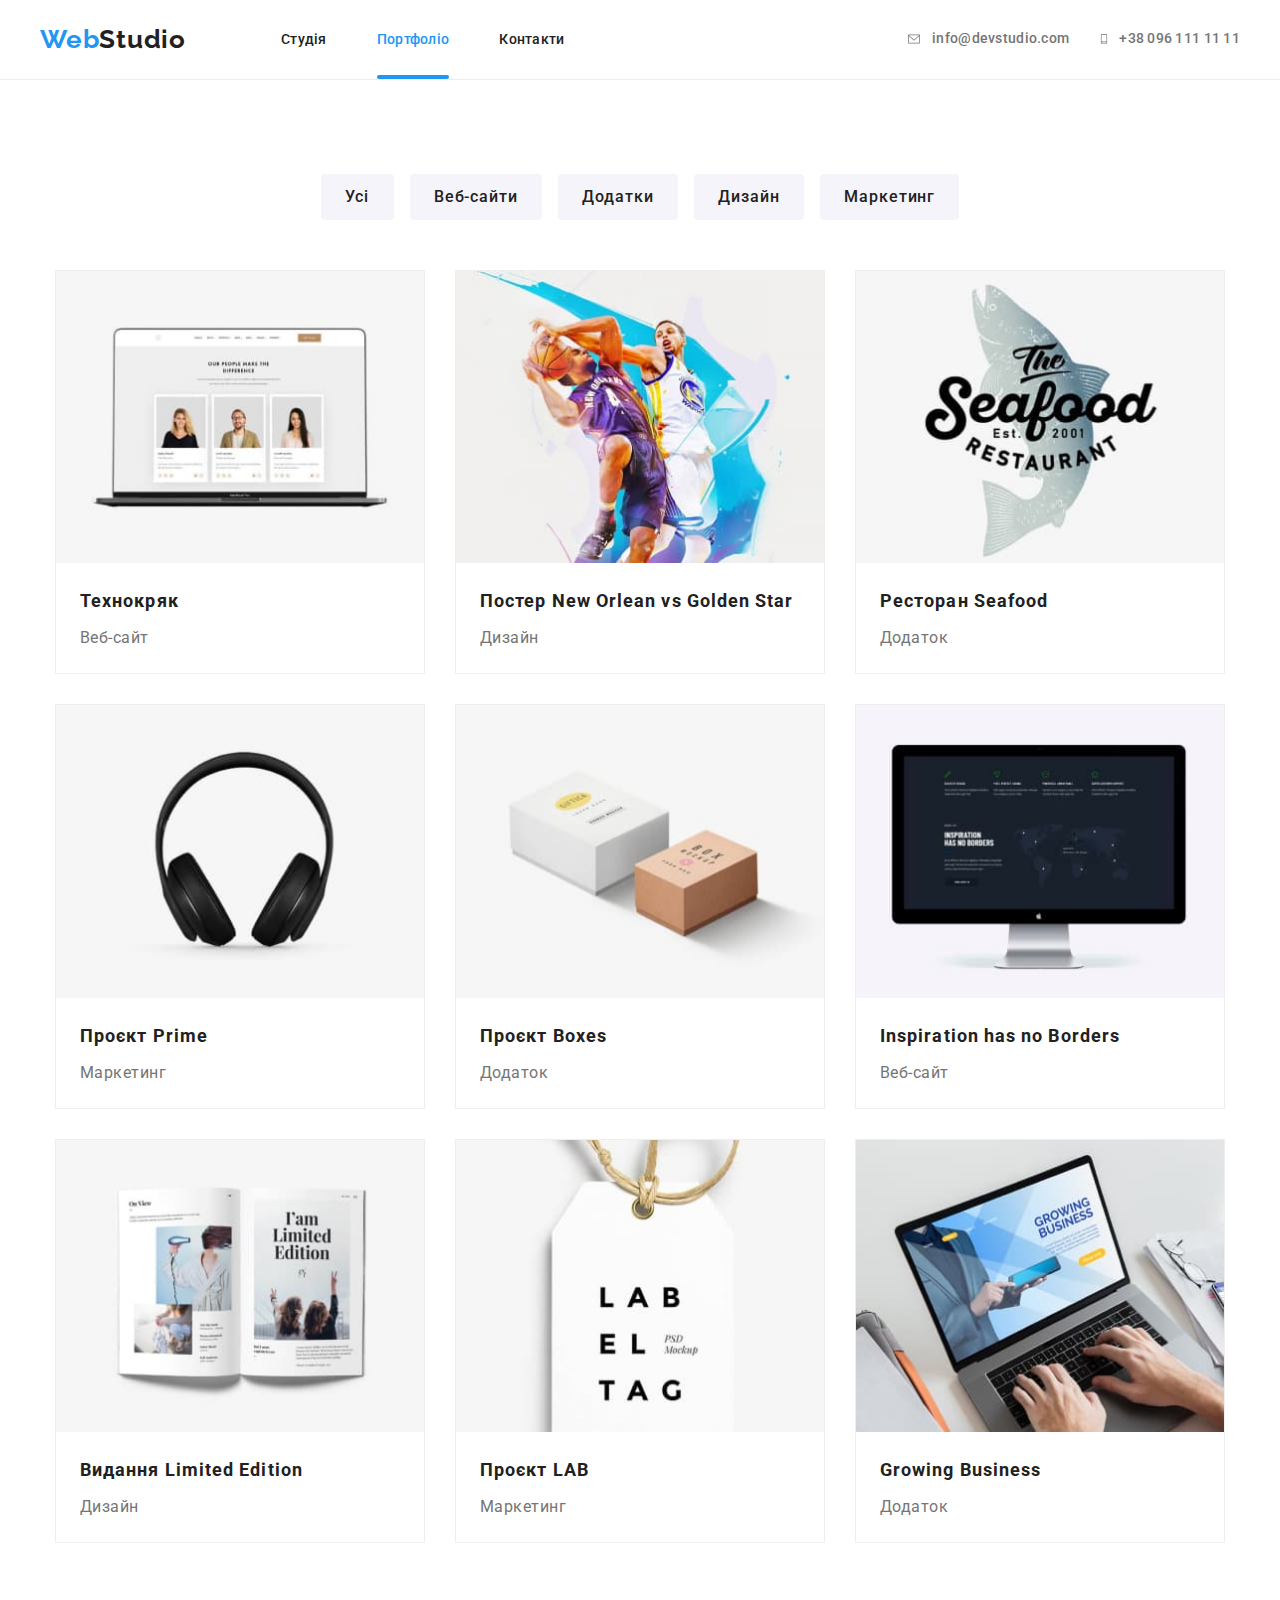
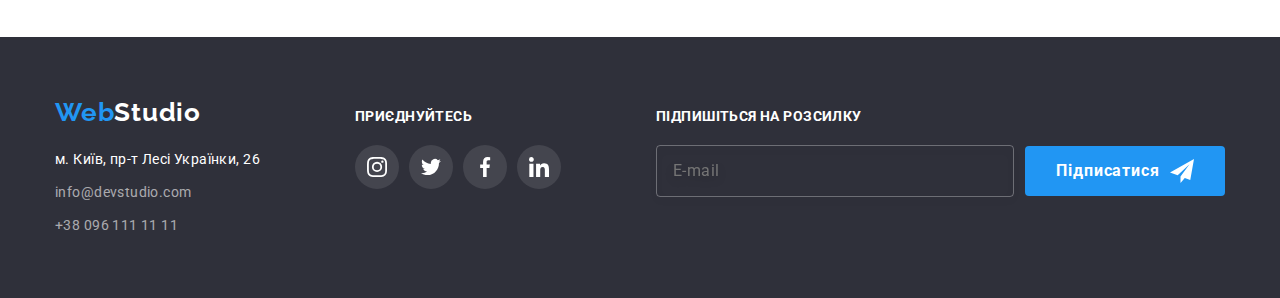
==== portfolio.html @ b0f72bea "Initial commit" ====
<!DOCTYPE html>
<html lang="uk">
  <head>
    <meta charset="UTF-8" />
    <meta http-equiv="X-UA-Compatible" content="IE=edge" />
    <meta name="viewport" content="width=device-width, initial-scale=1.0" />
    <title>Document</title>
    <link
      href="https://fonts.googleapis.com/css2?family=Raleway:wght@700&family=Roboto:wght@400;500;700;900&display=swap"
      rel="stylesheet" />
    <link
      rel="stylesheet"
      href="https://cdnjs.cloudflare.com/ajax/libs/modern-normalize/1.1.0/modern-normalize.min.css" />
    <link rel="stylesheet" href="./css/styles.css" />
  </head>

  <body>
    <!-- Шапка сайту -->
    <header class="header">
      <div class="header-container">
        <nav class="page-header">
          <a class="header-logo link" href="./index.html"
            >Web<span class="accent">Studio</span></a
          >
          <ul class="page-header-list">
            <li class="menu-item">
              <a class="nav-link link" href="./index.html">Студія</a>
            </li>
            <li class="menu-item">
              <a class="nav-link current link" href="./portfolio.html"
                >Портфоліо</a
              >
            </li>
            <li class="menu-item">
              <a class="nav-link link" href="">Контакти</a>
            </li>
          </ul>
        </nav>

        <ul class="page-header contacts">
          <li class="menu-contacts">
            <a class="auth-nav link" href="mailto:info@devstudio.com"
              ><svg class="icon-contacts" width="16" height="12">
                <use href="./images/symbol-defs.svg#icon-envelope"></use>
              </svg>
              info@devstudio.com</a
            >
          </li>
          <li class="menu-contacts">
            <a class="auth-nav link" href="tell:+380961111111"
              ><svg class="icon-contacts" width="10" height="16">
                <use href="./images/symbol-defs.svg#icon-smartphone"></use>
              </svg>
              +38 096 111 11 11</a
            >
          </li>
        </ul>
      </div>
    </header>

    <main class="hero secondary">
      <!-- Портфоліо кнопки -->
      <section class="section">
        <div class="container">
          <h1 class="visually-hidden">Портфоліо</h1>
          <!-- Кнопки -->
          <ul class="buttons">
            <li><button class="button" type="button">Усі</button></li>
            <li><button class="button" type="button">Веб-сайти</button></li>
            <li><button class="button" type="button">Додатки</button></li>
            <li><button class="button" type="button">Дизайн</button></li>
            <li><button class="button" type="button">Маркетинг</button></li>
          </ul>
          <!-- Портфоліо картки -->
          <ul class="card-set">
            <li class="item">
              <a class="item-list" href="">
                <div class="card-thumb">
                  <img
                    src="./images/ptf1img.jpg"
                    alt="Ноутбук з відкритим сайтом"
                    width="370" />
                  <div class="thumb-description">
                    <p>
                      Ресурс пропонує комплексні пропозиції з різним рівнем
                      функціоналу та сервісів. Все це дозволить відвідувачу
                      отримати вичерпні відомості про компанію чи приватну
                      особу.
                    </p>
                  </div>
                </div>

                <div class="card-content">
                  <h2 class="progect-name">Технокряк</h2>
                  <p class="description">Веб-сайт</p>
                </div></a
              >
            </li>

            <li class="item">
              <a class="item-list" href="">
                <div class="card-thumb">
                  <img
                    src="./images/ptf2img.jpg"
                    alt="Два баскетболісти"
                    width="370" />
                  <div class="thumb-description">
                    <p>
                      Ресурс пропонує комплексні пропозиції з різним рівнем
                      функціоналу та сервісів. Все це дозволить відвідувачу
                      отримати вичерпні відомості про компанію чи приватну
                      особу.
                    </p>
                  </div>
                </div>
                <div class="card-content">
                  <h2 class="progect-name">Постер New Orlean vs Golden Star</h2>
                  <p class="description">Дизайн</p>
                </div></a
              >
            </li>

            <li class="item">
              <a class="item-list" href="">
                <div class="card-thumb">
                  <img
                    src="./images/ptf3img.jpg"
                    alt="Логотип Ресторану"
                    width="370" />
                  <div class="thumb-description">
                    <p>
                      Ресурс пропонує комплексні пропозиції з різним рівнем
                      функціоналу та сервісів. Все це дозволить відвідувачу
                      отримати вичерпні відомості про компанію чи приватну
                      особу.
                    </p>
                  </div>
                </div>
                <div class="card-content">
                  <h2 class="progect-name">Ресторан Seafood</h2>
                  <p class="description">Додаток</p>
                </div></a
              >
            </li>

            <li class="item">
              <a class="item-list" href="">
                <div class="card-thumb">
                  <img
                    src="./images/ptf4img.jpg"
                    alt="Накладні навушники"
                    width="370" />
                  <div class="thumb-description">
                    <p>
                      Ресурс пропонує комплексні пропозиції з різним рівнем
                      функціоналу та сервісів. Все це дозволить відвідувачу
                      отримати вичерпні відомості про компанію чи приватну
                      особу.
                    </p>
                  </div>
                </div>
                <div class="card-content">
                  <h2 class="progect-name">Проєкт Prime</h2>
                  <p class="description">Маркетинг</p>
                </div></a
              >
            </li>

            <li class="item">
              <a class="item-list" href="">
                <div class="card-thumb">
                  <img
                    src="./images/ptf5img.jpg"
                    alt="Дві коробки"
                    width="370" />
                  <div class="thumb-description">
                    <p>
                      Ресурс пропонує комплексні пропозиції з різним рівнем
                      функціоналу та сервісів. Все це дозволить відвідувачу
                      отримати вичерпні відомості про компанію чи приватну
                      особу.
                    </p>
                  </div>
                </div>
                <div class="card-content">
                  <h2 class="progect-name">Проєкт Boxes</h2>
                  <p class="description">Додаток</p>
                </div></a
              >
            </li>

            <li class="item">
              <a class="item-list" href="">
                <div class="card-thumb">
                  <img src="./images/ptf6img.jpg" alt="Монітор" width="370" />
                  <div class="thumb-description">
                    <p>
                      Ресурс пропонує комплексні пропозиції з різним рівнем
                      функціоналу та сервісів. Все це дозволить відвідувачу
                      отримати вичерпні відомості про компанію чи приватну
                      особу.
                    </p>
                  </div>
                </div>
                <div class="card-content">
                  <h2 class="progect-name">Inspiration has no Borders</h2>
                  <p class="description">Веб-сайт</p>
                </div></a
              >
            </li>

            <li class="item">
              <a class="item-list" href="">
                <div class="card-thumb">
                  <img src="./images/ptf7img.jpg" alt="Книга" width="370" />
                  <div class="thumb-description">
                    <p>
                      Ресурс пропонує комплексні пропозиції з різним рівнем
                      функціоналу та сервісів. Все це дозволить відвідувачу
                      отримати вичерпні відомості про компанію чи приватну
                      особу.
                    </p>
                  </div>
                </div>
                <div class="card-content">
                  <h2 class="progect-name">Видання Limited Edition</h2>
                  <p class="description">Дизайн</p>
                </div></a
              >
            </li>

            <li class="item">
              <a class="item-list" href="">
                <div class="card-thumb">
                  <img src="./images/ptf8img.jpg" alt="Бірка" width="370" />
                  <div class="thumb-description">
                    <p>
                      Ресурс пропонує комплексні пропозиції з різним рівнем
                      функціоналу та сервісів. Все це дозволить відвідувачу
                      отримати вичерпні відомості про компанію чи приватну
                      особу.
                    </p>
                  </div>
                </div>
                <div class="card-content">
                  <h2 class="progect-name">Проєкт LAB</h2>
                  <p class="description">Маркетинг</p>
                </div></a
              >
            </li>

            <li class="item">
              <a class="item-list" href="">
                <div class="card-thumb">
                  <img
                    src="./images/ptf9img.jpg"
                    alt="Чоловік пише на наутбуці"
                    width="370" />
                  <div class="thumb-description">
                    <p>
                      Ресурс пропонує комплексні пропозиції з різним рівнем
                      функціоналу та сервісів. Все це дозволить відвідувачу
                      отримати вичерпні відомості про компанію чи приватну
                      особу.
                    </p>
                  </div>
                </div>
                <div class="card-content">
                  <h2 class="progect-name">Growing Business</h2>
                  <p class="description">Додаток</p>
                </div></a
              >
            </li>
          </ul>
        </div>
      </section>
    </main>

    <footer class="footer">
      <div class="container foot-er">
        <div class="info">
          <a class="footer-logo link" href="./index.html"
            >Web<span class="footer-accent">Studio</span></a
          >

          <address>
            <ul>
              <li class="footer-list">
                <a
                  class="link-map link"
                  href="https://goo.gl/maps/CPtrU1FHBa2aNyZL9"
                  target="_blank"
                  rel="noopener noreferrer nofollow"
                  >м. Київ, пр-т Лесі Українки, 26</a
                >
              </li>
              <li class="footer-list">
                <a class="footer-link link" href="mailto:info@devstudio.com"
                  >info@devstudio.com</a
                >
              </li>
              <li class="footer-list">
                <a class="footer-link link" href="tel:+380961111111"
                  >+38 096 111 11 11</a
                >
              </li>
            </ul>
          </address>
        </div>
        <div class="footer-info">
          <h2 class="footer-title">Приєднуйтесь</h2>
          <ul class="social-footer">
            <li class="icon-list">
              <a href="" class="footer-icon">
                <svg class="icon-footer" width="20" height="20">
                  <use href="./images/symbol-defs.svg#icon-instagram"></use>
                </svg>
              </a>
            </li>
            <li>
              <a href="" class="footer-icon">
                <svg class="icon-footer" width="20" height="20">
                  <use href="./images/symbol-defs.svg#icon-twitter"></use>
                </svg>
              </a>
            </li>
            <li>
              <a href="" class="footer-icon"
                ><svg class="icon-footer" width="20" height="20">
                  <use href="./images/symbol-defs.svg#icon-facebook"></use>
                </svg>
              </a>
            </li>
            <li>
              <a href="" class="footer-icon"
                ><svg class="icon-footer" width="20" height="20">
                  <use href="./images/symbol-defs.svg#icon-linkedin"></use>
                </svg>
              </a>
            </li>
          </ul>
        </div>
        <div class="form">
          <p>Підпишіться на розсилку</p>
          <form name="email">
            <label
              ><input type="email" name="email" placeholder="E-mail"
            /></label>
            <button type="submit">
              Підписатися
              <svg class="icon-form" height="24" width="24">
                <use href="./images/symbol-defs.svg#icon-plane"></use>
              </svg>
            </button>
          </form>
        </div>
      </div>
    </footer>
  </body>
</html>
---- css/styles.css ----
/* ----------------------index.html---------------------- */

:root {
  --primary-text-color: #757575;
  --title-text-color: #212121;
  --accent-color: #2196f3;
  --primary-bgc-color: #fff;
  --primary-svg-color: #afb1b8;
  --card-set-gap: 30px;
}

body {
  color: var(--title-text-color);
  font-family: "Roboto", sans-serif;
  font-size: 14px;
  background-color: var(--primary-bgc-color);
}

.accent {
  color: var(--title-text-color);
}

.link {
  text-decoration: none;
}

.container {
  width: 1200px;
  padding: 0 15px;
  margin-left: auto;
  margin-right: auto;

  /* outline: 2px solid teal; */
}

h1,
h2,
h3,
h4,
h5,
h6,
p {
  margin: 0;
}

ul,
ol {
  margin: 0;
  padding-left: 0;
}
img {
  display: block;
  max-width: 100%;
  height: auto;
}

/* ----------------------Шапка сайта---------------------- */

.header {
  border-bottom: 1px solid #ececec;
}
.header-container {
  display: flex;
  padding: 24px 0;
  width: 1200px;
  margin-left: auto;
  margin-right: auto;
}
.icon-contacts {
  fill: currentColor;
  margin-right: 10px;
}

.menu-contacts {
  display: inline-flex;
}

.page-container {
  display: flex;
  align-items: center;
}

.page-header.contacts {
  display: flex;
  margin-left: auto;
  gap: 30px;
}

.page-header {
  display: flex;
  align-items: center;

  /* outline: 2px solid tomato; */
}

.page-header-list {
  display: flex;
  gap: 50px;
}

.header-logo {
  color: var(--accent-color);
  font-family: "Raleway";
  font-style: normal;
  font-size: 26px;
  font-weight: 700;
  line-height: 1.19;
  letter-spacing: 0.03em;
  margin-right: 95px;
}

.nav-link {
  color: var(--title-text-color);
  font-weight: 500;
  line-height: 1.14;
  letter-spacing: 0.02em;
  transition: color 250ms cubic-bezier(0.4, 0, 0.2, 1);
}
.nav-link.current {
  position: relative;
  color: var(--accent-color);
}
.current::after {
  content: "";
  position: absolute;
  display: block;

  left: 0;
  width: 100%;
  height: 4px;

  bottom: -32.2px;

  background: var(--accent-color);
  border-radius: 2px;
}
.nav-link:hover,
.nav-link:focus {
  color: var(--accent-color);
}
.auth-nav {
  display: flex;
  align-items: center;
  transition: color 250ms cubic-bezier(0.4, 0, 0.2, 1);
}
.header .auth-nav {
  font-weight: 500;
  line-height: 1.14;
  letter-spacing: 0.02em;
  color: var(--primary-text-color);
}
.auth-nav:hover,
.icon-contacts:hover,
.auth-nav:focus,
.icon-contacts:focus {
  color: var(--accent-color);
}

.button {
  border-radius: 4px;
  border-color: transparent;
  color: var(--title-text-color);
  cursor: pointer;
  background: #f5f4fa;
  font-weight: 500;
  font-size: 16px;
  line-height: 1.88;
  padding: 6px 22px;
  margin: 0 8px;
  min-width: 73px;
  display: flex;
  align-items: center;
  text-align: center;
  letter-spacing: 0.06em;
  transition: color 250ms cubic-bezier(0.4, 0, 0.2, 1),
    background-color 250ms cubic-bezier(0.4, 0, 0.2, 1),
    box-shadow 250ms cubic-bezier(0.4, 0, 0.2, 1);
}
.button:hover,
.button:focus {
  background-color: var(--accent-color);
  color: #ffffff;
  box-shadow: 0px 4px 4px rgba(0, 0, 0, 0.15);
}

.button.order {
  display: inline-block;
  background-color: var(--accent-color);
  color: var(--primary-bgc-color);
  box-shadow: 0px 4px 4px rgba(0, 0, 0, 0.15);
  border-radius: 4px;
  margin-top: 30px;
  transition: color 250ms cubic-bezier(0.4, 0, 0.2, 1),
    background-color 250ms cubic-bezier(0.4, 0, 0.2, 1);
}
.button.order:hover {
  background: var(--primary-bgc-color);
  color: var(--title-text-color);
}
.buttons {
  display: flex;
  justify-content: center;
  margin-bottom: 50px;
}

/* ----------------------Герой---------------------- */

.visually-hidden {
  position: absolute;
  width: 1px;
  height: 1px;
  margin: -1px;
  border: 0;
  padding: 0;

  white-space: nowrap;
  clip-path: inset(100%);
  clip: rect(0 0 0 0);
  overflow: hidden;
}
.section.hero.overlay {
  height: 600px;
  max-width: 1600px;
  margin-left: auto;
  margin-right: auto;
  background-image: linear-gradient(
      to right,
      rgba(47, 48, 58, 0.4),
      rgba(47, 48, 58, 0.4)
    ),
    url(../images/backgroundimg.jpg);
  background-size: cover;
  background-position: center;
  background-repeat: no-repeat;
}

.hero.secondary {
  background: #f5f5f5;
}

.hero-title {
  width: 696px;
  font-weight: 900;
  line-height: 1.36;
  font-size: 44px;
  letter-spacing: 0.06em;
  text-transform: uppercase;
  margin: 0 auto;
  color: var(--primary-bgc-color);
}
ul {
  list-style: none;
}
.backdrop.is-hidden {
  opacity: 0;
  pointer-events: none;
  visibility: hidden;
}

.backdrop {
  position: fixed;
  top: 0;
  left: 0;
  width: 100%;
  height: 100%;
  background: rgba(0, 0, 0, 0.2);
  opacity: 1;
  visibility: visible;
  transition: opacity 250ms cubic-bezier(0.4, 0, 0.2, 1),
    visibility 250ms cubic-bezier(0.4, 0, 0.2, 1);
}
.backdrop.is-hidden .modal {
  transform: translate(-50%, -50%) scale(1.5);
  opacity: 0;
}

.modal {
  position: absolute;
  top: 50%;
  left: 50%;
  transform: translate(-50%, -50%) scale(1);
  opacity: 1;
  min-width: 528px;
  min-height: 581px;
  padding: 40px;
  background-color: var(--primary-bgc-color);
  box-shadow: 0px 1px 3px rgba(0, 0, 0, 0.12), 0px 1px 1px rgba(0, 0, 0, 0.14),
    0px 2px 1px rgba(0, 0, 0, 0.2);
  border-radius: 4px;
  transition: transform 250ms cubic-bezier(0.4, 0, 0.2, 1),
    opacity 250ms cubic-bezier(0.4, 0, 0.2, 1);
}
.modal-button {
  position: absolute;
  top: 8px;
  right: 8px;
  padding: 6px;
  color: #000;
  background-color: transparent;
  border: 1px solid rgba(0, 0, 0, 0.1);
  border-radius: 50%;
  cursor: pointer;
  display: flex;
  align-items: center;
  justify-content: center;
  transition: fill 250ms cubic-bezier(0.4, 0, 0.2, 1);
}
.modal-button:hover,
.modal-button:focus {
  fill: var(--accent-color);
}
textarea {
  resize: none;
  padding: 12px 16px;
}
.modal-form p {
  margin-bottom: 12px;
  font-weight: 700;
  font-size: 20px;
  line-height: 1.15;
  text-align: center;
  letter-spacing: 0.03em;
  color: var(--title-text-color);
}
.form-modal {
  position: relative;
  display: flex;
  flex-direction: column;
  margin-bottom: 10px;
  font-weight: 400;
  font-size: 12px;
  line-height: 1.16;
  letter-spacing: 0.01em;
  color: var(--primary-text-color);
}

.form-modal input {
  height: 40px;
  margin-top: 4px;

  padding: 11px 42px 12px;
  border: 1px solid rgba(33, 33, 33, 0.2);
  border-radius: 4px;
  outline: transparent;
  transition: border-color 250ms cubic-bezier(0.4, 0, 0.2, 1);
}
.form-modal:focus-within .form-icon {
  fill: var(--accent-color);
}

.form-modal:focus-within .form-input {
  border: 1px solid var(--accent-color);
  border-radius: 4px;
}

.btn-modal .modal-btn {
  padding: 10px 52px;
  font-weight: 700;
  font-size: 16px;
  line-height: 1.88;
  letter-spacing: 0.06em;
  text-align: center;
  border: transparent;
  cursor: pointer;

  color: var(--primary-bgc-color);
  background-color: var(--accent-color);

  border-radius: 4px;
  transition: box-shadow 250ms cubic-bezier(0.4, 0, 0.2, 1);
}
.modal-btn:hover,
.modal-btn:focus {
  box-shadow: 0px 4px 4px rgba(0, 0, 0, 0.15);
}
.btn-modal {
  display: flex;
  justify-content: center;
  align-items: center;
  margin-top: 30px;
}

.form-icon {
  position: absolute;
  top: 50%;
  left: 15px;
  transition: fill 250ms cubic-bezier(0.4, 0, 0.2, 1);
}
.comment {
  height: 120px;
  margin-top: 4px;
  outline: transparent;
  border: 1px solid rgba(33, 33, 33, 0.2);
  border-radius: 4px;
  transition: border-color 250ms cubic-bezier(0.4, 0, 0.2, 1);
}
.commentary {
  margin-bottom: 20px;
}
.form-modal:focus-within .comment {
  border: 1px solid var(--accent-color);
  border-radius: 4px;
}
.label {
  display: flex;
  justify-content: center;
  align-items: center;

  font-size: 14px;
  line-height: 1.71;
  letter-spacing: 0.03em;
  color: var(--primary-text-color);
}
.icon-modal {
  display: inline-block;
  width: 16px;
  height: 15px;
  margin-right: 8px;
  fill: var(--primary-bgc-color);
  border: 2px solid var(--title-text-color);
  border-radius: 2px;
}
.form-link {
  color: var(--accent-color);
}
.checkbox {
  position: absolute;
  width: 1px;
  height: 1px;
  margin: -1px;
  border: 0;
  padding: 0;
  white-space: nowrap;
  clip-path: inset(100%);
  clip: rect(0 0 0 0);
  overflow: hidden;
}

.checkbox:checked + .icon-modal {
  width: 16px;
  height: 15px;
  border: none;
  border-color: var(--accent-color);
  fill: var(--accent-color);
  background-origin: border-box;
}
/* ----------------------Cекції---------------------- */

.section {
  padding-top: 94px;
  padding-bottom: 94px;
}
.section.hero {
  background: #2f303a;
  text-align: center;
  padding: 200px 0;
}
.section-title {
  font-size: 36px;
  line-height: 1.16;
  letter-spacing: 0.03em;
  margin-bottom: 50px;
  text-align: center;
}
.icon-advanteges {
  height: 120px;
  width: 270px;
  margin-bottom: 30px;
  display: flex;
  align-items: center;
  justify-content: center;
  background-color: #f5f4fa;
  border-radius: 4px;
}

.about {
  padding-top: 0;
}

.title {
  margin-bottom: 10px;
  font-size: 14px;
  text-transform: uppercase;
}
.section .text {
  color: var(--primary-text-color);
  line-height: 1.71;
  letter-spacing: 0.03em;
}

.team .name {
  font-weight: 500;
  line-height: 1.18;
  font-size: 16px;
  text-align: center;
  letter-spacing: 0.03em;
  margin-bottom: 10px;
}
.team .position {
  line-height: 1.18;
  font-size: 16px;
  text-align: center;
  letter-spacing: 0.03em;
  color: var(--primary-text-color);
  margin-bottom: 16px;
}
.team {
  background: #f5f4fa;
}
.section .item-team {
  background: var(--primary-bgc-color);
  box-shadow: 0px 1px 3px rgba(0, 0, 0, 0.12), 0px 1px 1px rgba(0, 0, 0, 0.14),
    0px 2px 1px rgba(0, 0, 0, 0.2);
  border-radius: 0px 0px 4px 4px;
}

.ourteam {
  display: flex;
  flex-wrap: wrap;
  margin-left: calc(-1 * var(--card-set-gap));
  margin-top: calc(-1 * var(--card-set-gap));
}
.team-content {
  padding-top: 30px;
  padding-bottom: 30px;
}
.item-team {
  width: 270px;
  margin-left: var(--card-set-gap);
  margin-top: var(--card-set-gap);

  text-align: center;
}
.team {
  padding-bottom: 94px;
  background-color: #f5f4fa;
}
.social-link {
  display: flex;
  justify-content: center;
  gap: 10px;
}
.icon {
  fill: currentColor;
}

.link-icon {
  display: flex;
  align-items: center;
  justify-content: center;
  height: 44px;
  width: 44px;
  border-radius: 50%;
  color: var(--primary-svg-color);
  transition: color 250ms cubic-bezier(0.4, 0, 0.2, 1),
    background-color 250ms cubic-bezier(0.4, 0, 0.2, 1);
}
.link-icon:hover,
.link-icon:focus {
  background-color: var(--accent-color);
  color: var(--primary-bgc-color);
}

.advantages {
  display: flex;
  gap: 30px;
}
.whatwedo {
  display: flex;
  gap: 30px;
}
.about-thumb {
  position: relative;
}
.about-thumb::before {
  content: "";
  position: absolute;
  left: 0;
  bottom: 0;
  height: 70px;
  width: 100%;
  background-color: rgba(47, 48, 58, 0.8);
}
.about-description {
  position: absolute;
  bottom: 27px;
  left: 50%;
  transform: translate(-50%);

  font-weight: 700;
  font-size: 14px;
  line-height: 1.14;
  letter-spacing: 0.03em;
  text-transform: uppercase;

  color: var(--primary-bgc-color);
}

.clients-title {
  text-align: center;
  margin-bottom: 50px;

  font-weight: 700;
  font-size: 36px;
  line-height: 1.16;
  letter-spacing: 0.03em;

  color: var(--title-text-color);
}
.clients {
  display: flex;
  gap: 30px;
  justify-content: center;

  /* outline: 1px solid tomato; */
}
.icon-position {
  fill: currentColor;
}

.client-link {
  display: flex;
  align-items: center;
  justify-content: center;
  height: 92px;
  width: 170px;
  color: var(--primary-svg-color);
  border: 1px solid var(--primary-svg-color);
  border-radius: 4px;
  transition: color 250ms cubic-bezier(0.4, 0, 0.2, 1),
    border-color 250ms cubic-bezier(0.4, 0, 0.2, 1);
}

.client-link:hover,
.client-link:focus {
  border-color: var(--accent-color);
  color: var(--accent-color);
}

/* ----------------------Футер---------------------- */

.footer {
  background: #2f303a;
  padding: 60px 0;
}

.footer-info {
  text-align: center;
}
.footer-list:not(:last-child) {
  margin-bottom: 9px;
}
.footer-logo {
  color: var(--accent-color);
  font-family: "Raleway";
  font-style: normal;
  font-weight: 700;
  font-size: 26px;
  line-height: 1.19;
  letter-spacing: 0.03em;
  margin-bottom: 20px;
  display: block;
}
.footer-logo:hover,
.footer-logo:focus {
  color: var(--accent-color);
}
.footer-link {
  font-style: normal;
  line-height: 1.71;
  letter-spacing: 0.03em;
  color: rgba(255, 255, 255, 0.6);
  transition: color 250ms cubic-bezier(0.4, 0, 0.2, 1);
}

.footer-link:hover,
.footer-link:focus {
  color: var(--accent-color);
}
.footer .link-map {
  font-style: normal;
  line-height: 1.71;
  letter-spacing: 0.03em;
  color: var(--primary-bgc-color);
}

.footer-accent {
  color: var(--primary-bgc-color);
}
.foot-er {
  display: flex;
  justify-content: space-between;
  align-items: baseline;
}

.footer-title {
  color: var(--primary-bgc-color);
  margin-bottom: 20px;

  font-size: 14px;
  line-height: 1.14;
  letter-spacing: 0.03em;
  text-transform: uppercase;
}
.social-footer {
  display: flex;
  justify-content: center;
  gap: 10px;
  /* margin-bottom: 30px; */
}
.footer-info {
  text-align: left;
}
.footer-icon {
  display: flex;
  align-items: center;
  justify-content: center;
  height: 44px;
  width: 44px;
  border-radius: 50%;
  color: var(--primary-bgc-color);
  background-color: rgba(255, 255, 255, 0.1);
  transition: background-color 250ms cubic-bezier(0.4, 0, 0.2, 1);
}
.footer-icon:hover,
.footer-icon:focus {
  background-color: var(--accent-color);
}
.icon-footer {
  fill: var(--primary-bgc-color);
}

.form {
  /* border: 1px solid tomato; */
}
.form p {
  font-weight: 700;
  font-size: 14px;
  line-height: 1.14;
  letter-spacing: 0.03em;
  text-transform: uppercase;
  color: var(--primary-bgc-color);
  margin-bottom: 20px;
}
.form input {
  width: 358px;
  margin-right: 8px;
  padding: 15px 16px;

  font-weight: 400;
  font-size: 16px;
  line-height: 1.25;
  letter-spacing: 0.03em;
  background-color: transparent;
  color: var(--primary-bgc-color);

  border: 1px solid rgba(255, 255, 255, 0.3);
  filter: drop-shadow(0px 4px 4px rgba(0, 0, 0, 0.15));
  border-radius: 4px;
}
.form button {
  width: 200px;
  padding: 10px 28px;
  border: 0;
  border-radius: 4px;
  fill: var(--primary-bgc-color);

  font-weight: 700;
  font-size: 16px;
  line-height: 1.88;
  letter-spacing: 0.06em;
  display: inline-flex;
  justify-content: center;
  align-items: center;
  cursor: pointer;
  color: var(--primary-bgc-color);
  background-color: var(--accent-color);
  transition: box-shadow 250ms cubic-bezier(0.4, 0, 0.2, 1);
}
.form button:hover,
.form button:focus {
  box-shadow: 0px 4px 4px rgba(0, 0, 0, 0.15);
  border-radius: 4px;
}
.icon-form {
  margin-left: 10px;
}

/* -------------portfolio.html------------- */

.hero.secondary {
  background-color: #fff;
}
.progect-name {
  line-height: 2;

  font-size: 18px;
  letter-spacing: 0.06em;
  color: var(--title-text-color);

  margin-bottom: 4px;
}

.description {
  line-height: 1.88;

  letter-spacing: 0.03em;
  font-size: 16px;
  color: var(--primary-text-color);
}

.card-set .item {
  border: 1px solid #eeeeee;
  background: #ffffff;
  flex-basis: calc(100% / 3 - var(--card-set-gap));
  margin-left: var(--card-set-gap);
  margin-top: var(--card-set-gap);

  /* outline: 1px solid teal; */
}
.card-set {
  display: flex;
  flex-wrap: wrap;
  margin-left: calc(-1 * var(--card-set-gap));
  margin-top: calc(-1 * var(--card-set-gap));
}
.item-list {
  display: block;
  text-decoration: none;
  transition: box-shadow 250ms cubic-bezier(0.4, 0, 0.2, 1);
}

.card-content {
  padding: 20px 24px;
}
.item-list:hover,
.item-list:focus {
  box-shadow: 0px 1px 1px rgba(0, 0, 0, 0.12), 0px 4px 4px rgba(0, 0, 0, 0.06),
    1px 4px 6px rgba(0, 0, 0, 0.16);
}
.card-thumb {
  position: relative;
  overflow: hidden;
}

.thumb-description {
  position: absolute;
  top: 0;
  left: 0;
  display: block;
  justify-content: center;
  align-items: center;
  width: 100%;
  height: 100%;
  color: var(--primary-bgc-color);
  background-color: rgba(33, 150, 243, 0.9);

  transform: translateY(101%);
  transition: transform 250ms cubic-bezier(0.4, 0, 0.2, 1);

  text-align: left;
  padding: 63px 24px;
  font-weight: 400;
  font-size: 18px;
  line-height: 1.56;
  letter-spacing: 0.03em;
}

.item-list:hover .thumb-description,
.item-list:focus .thumb-description {
  transform: translateY(0%);
}
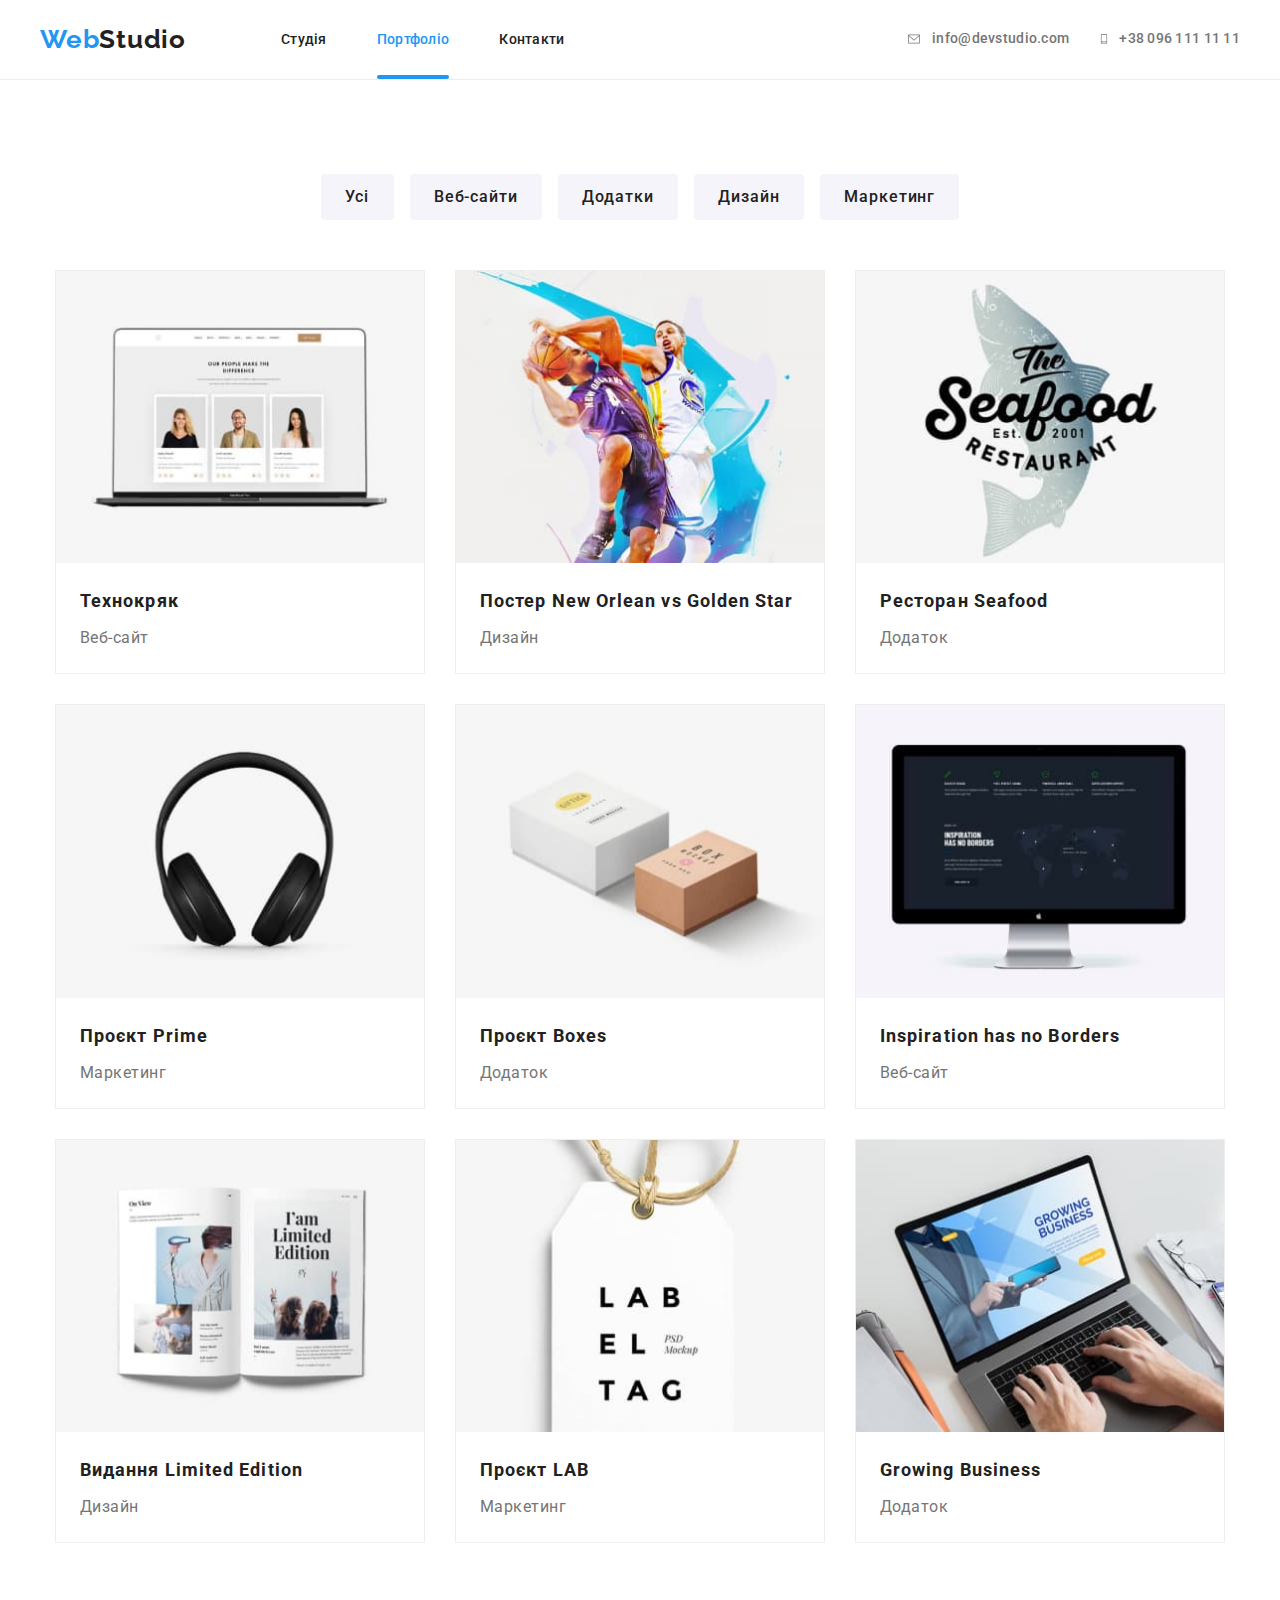
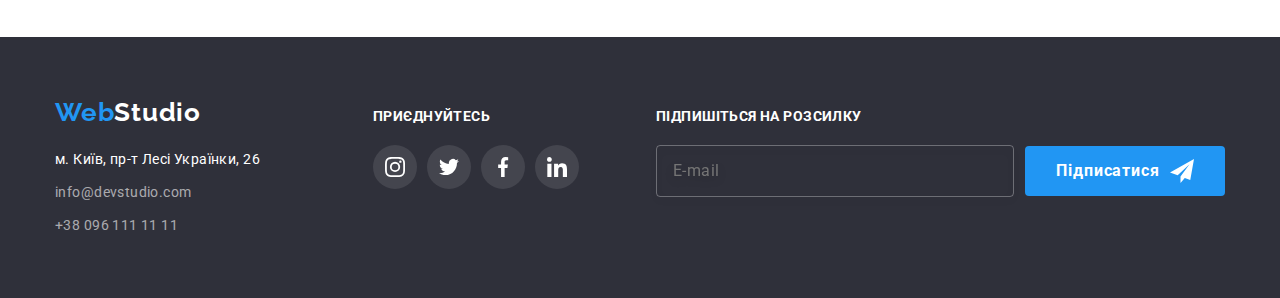
==== commit 1a2d5913: "Додає стилі по методології БЕМ" ====
--- a/portfolio.html
+++ b/portfolio.html
@@ -17,38 +17,41 @@
   <body>
     <!-- Шапка сайту -->
     <header class="header">
-      <div class="header-container">
-        <nav class="page-header">
-          <a class="header-logo link" href="./index.html"
-            >Web<span class="accent">Studio</span></a
+      <div class="header__container">
+        <nav class="site-nav">
+          <a class="logo link" href="./index.html"
+            >Web<span class="logo__accent">Studio</span></a
           >
-          <ul class="page-header-list">
-            <li class="menu-item">
-              <a class="nav-link link" href="./index.html">Студія</a>
-            </li>
-            <li class="menu-item">
-              <a class="nav-link current link" href="./portfolio.html"
+
+          <ul class="site-nav__list">
+            <li class="site-nav__item">
+              <a class="site-nav__link link" href="./index.html">Студія</a>
+            </li>
+            <li class="site-nav__item">
+              <a
+                class="site-nav__link site-nav__link--current link"
+                href="./portfolio.html"
                 >Портфоліо</a
               >
             </li>
-            <li class="menu-item">
-              <a class="nav-link link" href="">Контакти</a>
+            <li class="site-nav__item">
+              <a class="site-nav__link link" href="">Контакти</a>
             </li>
           </ul>
         </nav>
 
-        <ul class="page-header contacts">
-          <li class="menu-contacts">
-            <a class="auth-nav link" href="mailto:info@devstudio.com"
-              ><svg class="icon-contacts" width="16" height="12">
+        <ul class="contacts">
+          <li class="contacts__list">
+            <a class="contacts__link link" href="mailto:info@devstudio.com"
+              ><svg class="contacts__icon" width="16" height="12">
                 <use href="./images/symbol-defs.svg#icon-envelope"></use>
               </svg>
               info@devstudio.com</a
             >
           </li>
-          <li class="menu-contacts">
-            <a class="auth-nav link" href="tell:+380961111111"
-              ><svg class="icon-contacts" width="10" height="16">
+          <li class="contacts__list">
+            <a class="contacts__link link" href="tell:+380961111111"
+              ><svg class="contacts__icon" width="10" height="16">
                 <use href="./images/symbol-defs.svg#icon-smartphone"></use>
               </svg>
               +38 096 111 11 11</a
@@ -58,216 +61,232 @@
       </div>
     </header>
 
-    <main class="hero secondary">
+    <main>
       <!-- Портфоліо кнопки -->
       <section class="section">
         <div class="container">
           <h1 class="visually-hidden">Портфоліо</h1>
           <!-- Кнопки -->
-          <ul class="buttons">
-            <li><button class="button" type="button">Усі</button></li>
-            <li><button class="button" type="button">Веб-сайти</button></li>
-            <li><button class="button" type="button">Додатки</button></li>
-            <li><button class="button" type="button">Дизайн</button></li>
-            <li><button class="button" type="button">Маркетинг</button></li>
+          <ul class="button-menu">
+            <li>
+              <button class="button-menu__button" type="button">Усі</button>
+            </li>
+            <li>
+              <button class="button-menu__button" type="button">
+                Веб-сайти
+              </button>
+            </li>
+            <li>
+              <button class="button-menu__button" type="button">Додатки</button>
+            </li>
+            <li>
+              <button class="button-menu__button" type="button">Дизайн</button>
+            </li>
+            <li>
+              <button class="button-menu__button" type="button">
+                Маркетинг
+              </button>
+            </li>
           </ul>
           <!-- Портфоліо картки -->
           <ul class="card-set">
-            <li class="item">
-              <a class="item-list" href="">
-                <div class="card-thumb">
+            <li class="card-set__item">
+              <a class="card-set__link" href="">
+                <div class="card-set__thumb">
                   <img
                     src="./images/ptf1img.jpg"
                     alt="Ноутбук з відкритим сайтом"
                     width="370" />
-                  <div class="thumb-description">
-                    <p>
-                      Ресурс пропонує комплексні пропозиції з різним рівнем
-                      функціоналу та сервісів. Все це дозволить відвідувачу
-                      отримати вичерпні відомості про компанію чи приватну
-                      особу.
-                    </p>
-                  </div>
-                </div>
-
-                <div class="card-content">
-                  <h2 class="progect-name">Технокряк</h2>
-                  <p class="description">Веб-сайт</p>
-                </div></a
-              >
-            </li>
-
-            <li class="item">
-              <a class="item-list" href="">
-                <div class="card-thumb">
+                  <div class="card-set__description">
+                    <p>
+                      Ресурс пропонує комплексні пропозиції з різним рівнем
+                      функціоналу та сервісів. Все це дозволить відвідувачу
+                      отримати вичерпні відомості про компанію чи приватну
+                      особу.
+                    </p>
+                  </div>
+                </div>
+
+                <div class="card-set__meta">
+                  <h2 class="card-set__title">Технокряк</h2>
+                  <p class="card-set__text">Веб-сайт</p>
+                </div></a
+              >
+            </li>
+
+            <li class="card-set__item">
+              <a class="card-set__link" href="">
+                <div class="card-set__thumb">
                   <img
                     src="./images/ptf2img.jpg"
                     alt="Два баскетболісти"
                     width="370" />
-                  <div class="thumb-description">
-                    <p>
-                      Ресурс пропонує комплексні пропозиції з різним рівнем
-                      функціоналу та сервісів. Все це дозволить відвідувачу
-                      отримати вичерпні відомості про компанію чи приватну
-                      особу.
-                    </p>
-                  </div>
-                </div>
-                <div class="card-content">
-                  <h2 class="progect-name">Постер New Orlean vs Golden Star</h2>
-                  <p class="description">Дизайн</p>
-                </div></a
-              >
-            </li>
-
-            <li class="item">
-              <a class="item-list" href="">
-                <div class="card-thumb">
+                  <div class="card-set__description">
+                    <p>
+                      Ресурс пропонує комплексні пропозиції з різним рівнем
+                      функціоналу та сервісів. Все це дозволить відвідувачу
+                      отримати вичерпні відомості про компанію чи приватну
+                      особу.
+                    </p>
+                  </div>
+                </div>
+                <div class="card-set__meta">
+                  <h2 class="card-set__title">
+                    Постер New Orlean vs Golden Star
+                  </h2>
+                  <p class="card-set__text">Дизайн</p>
+                </div></a
+              >
+            </li>
+
+            <li class="card-set__item">
+              <a class="card-set__link" href="">
+                <div class="card-set__thumb">
                   <img
                     src="./images/ptf3img.jpg"
                     alt="Логотип Ресторану"
                     width="370" />
-                  <div class="thumb-description">
-                    <p>
-                      Ресурс пропонує комплексні пропозиції з різним рівнем
-                      функціоналу та сервісів. Все це дозволить відвідувачу
-                      отримати вичерпні відомості про компанію чи приватну
-                      особу.
-                    </p>
-                  </div>
-                </div>
-                <div class="card-content">
-                  <h2 class="progect-name">Ресторан Seafood</h2>
-                  <p class="description">Додаток</p>
-                </div></a
-              >
-            </li>
-
-            <li class="item">
-              <a class="item-list" href="">
-                <div class="card-thumb">
+                  <div class="card-set__description">
+                    <p>
+                      Ресурс пропонує комплексні пропозиції з різним рівнем
+                      функціоналу та сервісів. Все це дозволить відвідувачу
+                      отримати вичерпні відомості про компанію чи приватну
+                      особу.
+                    </p>
+                  </div>
+                </div>
+                <div class="card-set__meta">
+                  <h2 class="card-set__title">Ресторан Seafood</h2>
+                  <p class="card-set__text">Додаток</p>
+                </div></a
+              >
+            </li>
+
+            <li class="card-set__item">
+              <a class="card-set__link" href="">
+                <div class="card-set__thumb">
                   <img
                     src="./images/ptf4img.jpg"
                     alt="Накладні навушники"
                     width="370" />
-                  <div class="thumb-description">
-                    <p>
-                      Ресурс пропонує комплексні пропозиції з різним рівнем
-                      функціоналу та сервісів. Все це дозволить відвідувачу
-                      отримати вичерпні відомості про компанію чи приватну
-                      особу.
-                    </p>
-                  </div>
-                </div>
-                <div class="card-content">
-                  <h2 class="progect-name">Проєкт Prime</h2>
-                  <p class="description">Маркетинг</p>
-                </div></a
-              >
-            </li>
-
-            <li class="item">
-              <a class="item-list" href="">
-                <div class="card-thumb">
+                  <div class="card-set__description">
+                    <p>
+                      Ресурс пропонує комплексні пропозиції з різним рівнем
+                      функціоналу та сервісів. Все це дозволить відвідувачу
+                      отримати вичерпні відомості про компанію чи приватну
+                      особу.
+                    </p>
+                  </div>
+                </div>
+                <div class="card-set__meta">
+                  <h2 class="card-set__title">Проєкт Prime</h2>
+                  <p class="card-set__text">Маркетинг</p>
+                </div></a
+              >
+            </li>
+
+            <li class="card-set__item">
+              <a class="card-set__link" href="">
+                <div class="card-set__thumb">
                   <img
                     src="./images/ptf5img.jpg"
                     alt="Дві коробки"
                     width="370" />
-                  <div class="thumb-description">
-                    <p>
-                      Ресурс пропонує комплексні пропозиції з різним рівнем
-                      функціоналу та сервісів. Все це дозволить відвідувачу
-                      отримати вичерпні відомості про компанію чи приватну
-                      особу.
-                    </p>
-                  </div>
-                </div>
-                <div class="card-content">
-                  <h2 class="progect-name">Проєкт Boxes</h2>
-                  <p class="description">Додаток</p>
-                </div></a
-              >
-            </li>
-
-            <li class="item">
-              <a class="item-list" href="">
-                <div class="card-thumb">
+                  <div class="card-set__description">
+                    <p>
+                      Ресурс пропонує комплексні пропозиції з різним рівнем
+                      функціоналу та сервісів. Все це дозволить відвідувачу
+                      отримати вичерпні відомості про компанію чи приватну
+                      особу.
+                    </p>
+                  </div>
+                </div>
+                <div class="card-set__meta">
+                  <h2 class="card-set__title">Проєкт Boxes</h2>
+                  <p class="card-set__text">Додаток</p>
+                </div></a
+              >
+            </li>
+
+            <li class="card-set__item">
+              <a class="card-set__link" href="">
+                <div class="card-set__thumb">
                   <img src="./images/ptf6img.jpg" alt="Монітор" width="370" />
-                  <div class="thumb-description">
-                    <p>
-                      Ресурс пропонує комплексні пропозиції з різним рівнем
-                      функціоналу та сервісів. Все це дозволить відвідувачу
-                      отримати вичерпні відомості про компанію чи приватну
-                      особу.
-                    </p>
-                  </div>
-                </div>
-                <div class="card-content">
-                  <h2 class="progect-name">Inspiration has no Borders</h2>
-                  <p class="description">Веб-сайт</p>
-                </div></a
-              >
-            </li>
-
-            <li class="item">
-              <a class="item-list" href="">
-                <div class="card-thumb">
+                  <div class="card-set__description">
+                    <p>
+                      Ресурс пропонує комплексні пропозиції з різним рівнем
+                      функціоналу та сервісів. Все це дозволить відвідувачу
+                      отримати вичерпні відомості про компанію чи приватну
+                      особу.
+                    </p>
+                  </div>
+                </div>
+                <div class="card-set__meta">
+                  <h2 class="card-set__title">Inspiration has no Borders</h2>
+                  <p class="card-set__text">Веб-сайт</p>
+                </div></a
+              >
+            </li>
+
+            <li class="card-set__item">
+              <a class="card-set__link" href="">
+                <div class="card-set__thumb">
                   <img src="./images/ptf7img.jpg" alt="Книга" width="370" />
-                  <div class="thumb-description">
-                    <p>
-                      Ресурс пропонує комплексні пропозиції з різним рівнем
-                      функціоналу та сервісів. Все це дозволить відвідувачу
-                      отримати вичерпні відомості про компанію чи приватну
-                      особу.
-                    </p>
-                  </div>
-                </div>
-                <div class="card-content">
-                  <h2 class="progect-name">Видання Limited Edition</h2>
-                  <p class="description">Дизайн</p>
-                </div></a
-              >
-            </li>
-
-            <li class="item">
-              <a class="item-list" href="">
-                <div class="card-thumb">
+                  <div class="card-set__description">
+                    <p>
+                      Ресурс пропонує комплексні пропозиції з різним рівнем
+                      функціоналу та сервісів. Все це дозволить відвідувачу
+                      отримати вичерпні відомості про компанію чи приватну
+                      особу.
+                    </p>
+                  </div>
+                </div>
+                <div class="card-set__meta">
+                  <h2 class="card-set__title">Видання Limited Edition</h2>
+                  <p class="card-set__text">Дизайн</p>
+                </div></a
+              >
+            </li>
+
+            <li class="card-set__item">
+              <a class="card-set__link" href="">
+                <div class="card-set__thumb">
                   <img src="./images/ptf8img.jpg" alt="Бірка" width="370" />
-                  <div class="thumb-description">
-                    <p>
-                      Ресурс пропонує комплексні пропозиції з різним рівнем
-                      функціоналу та сервісів. Все це дозволить відвідувачу
-                      отримати вичерпні відомості про компанію чи приватну
-                      особу.
-                    </p>
-                  </div>
-                </div>
-                <div class="card-content">
-                  <h2 class="progect-name">Проєкт LAB</h2>
-                  <p class="description">Маркетинг</p>
-                </div></a
-              >
-            </li>
-
-            <li class="item">
-              <a class="item-list" href="">
-                <div class="card-thumb">
+                  <div class="card-set__description">
+                    <p>
+                      Ресурс пропонує комплексні пропозиції з різним рівнем
+                      функціоналу та сервісів. Все це дозволить відвідувачу
+                      отримати вичерпні відомості про компанію чи приватну
+                      особу.
+                    </p>
+                  </div>
+                </div>
+                <div class="card-set__meta">
+                  <h2 class="card-set__title">Проєкт LAB</h2>
+                  <p class="card-set__text">Маркетинг</p>
+                </div></a
+              >
+            </li>
+
+            <li class="card-set__item">
+              <a class="card-set__link" href="">
+                <div class="card-set__thumb">
                   <img
                     src="./images/ptf9img.jpg"
                     alt="Чоловік пише на наутбуці"
                     width="370" />
-                  <div class="thumb-description">
-                    <p>
-                      Ресурс пропонує комплексні пропозиції з різним рівнем
-                      функціоналу та сервісів. Все це дозволить відвідувачу
-                      отримати вичерпні відомості про компанію чи приватну
-                      особу.
-                    </p>
-                  </div>
-                </div>
-                <div class="card-content">
-                  <h2 class="progect-name">Growing Business</h2>
-                  <p class="description">Додаток</p>
+                  <div class="card-set__description">
+                    <p>
+                      Ресурс пропонує комплексні пропозиції з різним рівнем
+                      функціоналу та сервісів. Все це дозволить відвідувачу
+                      отримати вичерпні відомості про компанію чи приватну
+                      особу.
+                    </p>
+                  </div>
+                </div>
+                <div class="card-set__meta">
+                  <h2 class="card-set__title">Growing Business</h2>
+                  <p class="card-set__text">Додаток</p>
                 </div></a
               >
             </li>
@@ -277,78 +296,96 @@
     </main>
 
     <footer class="footer">
-      <div class="container foot-er">
+      <div class="footer__container">
         <div class="info">
-          <a class="footer-logo link" href="./index.html"
-            >Web<span class="footer-accent">Studio</span></a
+          <a class="logo link" href="./index.html"
+            >Web<span class="logo__accent--white">Studio</span></a
           >
 
-          <address>
+          <!-- Адреса -->
+          <address class="address">
             <ul>
-              <li class="footer-list">
+              <li class="address__list">
                 <a
-                  class="link-map link"
+                  class="address__map link"
                   href="https://goo.gl/maps/CPtrU1FHBa2aNyZL9"
                   target="_blank"
                   rel="noopener noreferrer nofollow"
                   >м. Київ, пр-т Лесі Українки, 26</a
                 >
               </li>
-              <li class="footer-list">
-                <a class="footer-link link" href="mailto:info@devstudio.com"
+              <li class="address__list">
+                <a class="address__link link" href="mailto:info@devstudio.com"
                   >info@devstudio.com</a
                 >
               </li>
-              <li class="footer-list">
-                <a class="footer-link link" href="tel:+380961111111"
+              <li class="address__list">
+                <a class="address__link link" href="tel:+380961111111"
                   >+38 096 111 11 11</a
                 >
               </li>
             </ul>
           </address>
         </div>
+
+        <!-- Приєднуйтесь -->
         <div class="footer-info">
-          <h2 class="footer-title">Приєднуйтесь</h2>
-          <ul class="social-footer">
-            <li class="icon-list">
-              <a href="" class="footer-icon">
-                <svg class="icon-footer" width="20" height="20">
+          <h2 class="footer-info__title">Приєднуйтесь</h2>
+          <ul class="socials-list">
+            <li>
+              <a
+                href=""
+                class="socials-list__link socials-list__link—dark-background">
+                <svg class="socials-list__icon" width="20" height="20">
                   <use href="./images/symbol-defs.svg#icon-instagram"></use>
                 </svg>
               </a>
             </li>
             <li>
-              <a href="" class="footer-icon">
-                <svg class="icon-footer" width="20" height="20">
+              <a
+                href=""
+                class="socials-list__link socials-list__link—dark-background">
+                <svg class="socials-list__icon" width="20" height="20">
                   <use href="./images/symbol-defs.svg#icon-twitter"></use>
                 </svg>
               </a>
             </li>
             <li>
-              <a href="" class="footer-icon"
-                ><svg class="icon-footer" width="20" height="20">
+              <a
+                href=""
+                class="socials-list__link socials-list__link—dark-background"
+                ><svg class="socials-list__icon" width="20" height="20">
                   <use href="./images/symbol-defs.svg#icon-facebook"></use>
                 </svg>
               </a>
             </li>
             <li>
-              <a href="" class="footer-icon"
-                ><svg class="icon-footer" width="20" height="20">
+              <a
+                href=""
+                class="socials-list__link socials-list__link—dark-background"
+                ><svg class="socials-list__icon" width="20" height="20">
                   <use href="./images/symbol-defs.svg#icon-linkedin"></use>
                 </svg>
               </a>
             </li>
           </ul>
         </div>
+
+        <!-- Підпишіться -->
         <div class="form">
-          <p>Підпишіться на розсилку</p>
+          <p class="form__text">Підпишіться на розсилку</p>
           <form name="email">
             <label
-              ><input type="email" name="email" placeholder="E-mail"
+              ><input
+                class="form__input"
+                type="email"
+                name="email"
+                placeholder="E-mail"
             /></label>
-            <button type="submit">
+
+            <button class="form__button" type="submit">
               Підписатися
-              <svg class="icon-form" height="24" width="24">
+              <svg class="form__icon" height="24" width="24">
                 <use href="./images/symbol-defs.svg#icon-plane"></use>
               </svg>
             </button>
--- a/css/styles.css
+++ b/css/styles.css
@@ -16,10 +16,6 @@
   background-color: var(--primary-bgc-color);
 }
 
-.accent {
-  color: var(--title-text-color);
-}
-
 .link {
   text-decoration: none;
 }
@@ -29,8 +25,25 @@
   padding: 0 15px;
   margin-left: auto;
   margin-right: auto;
-
-  /* outline: 2px solid teal; */
+}
+
+.section {
+  padding-top: 94px;
+  padding-bottom: 94px;
+}
+
+.visually-hidden {
+  position: absolute;
+  width: 1px;
+  height: 1px;
+  margin: -1px;
+  border: 0;
+  padding: 0;
+
+  white-space: nowrap;
+  clip-path: inset(100%);
+  clip: rect(0 0 0 0);
+  overflow: hidden;
 }
 
 h1,
@@ -43,11 +56,16 @@
   margin: 0;
 }
 
+ul {
+  list-style: none;
+}
+
 ul,
 ol {
   margin: 0;
   padding-left: 0;
 }
+
 img {
   display: block;
   max-width: 100%;
@@ -59,46 +77,27 @@
 .header {
   border-bottom: 1px solid #ececec;
 }
-.header-container {
+.header__container {
   display: flex;
   padding: 24px 0;
   width: 1200px;
   margin-left: auto;
   margin-right: auto;
 }
-.icon-contacts {
-  fill: currentColor;
-  margin-right: 10px;
-}
-
-.menu-contacts {
-  display: inline-flex;
-}
-
-.page-container {
-  display: flex;
-  align-items: center;
-}
-
-.page-header.contacts {
-  display: flex;
-  margin-left: auto;
-  gap: 30px;
-}
-
-.page-header {
-  display: flex;
-  align-items: center;
-
-  /* outline: 2px solid tomato; */
-}
-
-.page-header-list {
+
+/* Навігація */
+
+.site-nav {
+  display: flex;
+  align-items: center;
+}
+
+.site-nav__list {
   display: flex;
   gap: 50px;
 }
 
-.header-logo {
+.logo {
   color: var(--accent-color);
   font-family: "Raleway";
   font-style: normal;
@@ -108,19 +107,22 @@
   letter-spacing: 0.03em;
   margin-right: 95px;
 }
-
-.nav-link {
+.logo__accent {
+  color: var(--title-text-color);
+}
+
+.site-nav__link {
   color: var(--title-text-color);
   font-weight: 500;
   line-height: 1.14;
   letter-spacing: 0.02em;
   transition: color 250ms cubic-bezier(0.4, 0, 0.2, 1);
 }
-.nav-link.current {
+.site-nav__link--current {
   position: relative;
   color: var(--accent-color);
 }
-.current::after {
+.site-nav__link--current::after {
   content: "";
   position: absolute;
   display: block;
@@ -134,57 +136,57 @@
   background: var(--accent-color);
   border-radius: 2px;
 }
-.nav-link:hover,
-.nav-link:focus {
+.site-nav__link:hover,
+.site-nav__link:focus {
   color: var(--accent-color);
 }
-.auth-nav {
+
+/* Контакти */
+
+.contacts__icon {
+  fill: currentColor;
+  margin-right: 10px;
+}
+
+.contacts__list {
+  display: inline-flex;
+}
+
+.contacts {
+  display: flex;
+  margin-left: auto;
+  gap: 30px;
+}
+
+.contacts__link {
   display: flex;
   align-items: center;
   transition: color 250ms cubic-bezier(0.4, 0, 0.2, 1);
 }
-.header .auth-nav {
+.contacts__link {
   font-weight: 500;
   line-height: 1.14;
   letter-spacing: 0.02em;
   color: var(--primary-text-color);
 }
-.auth-nav:hover,
-.icon-contacts:hover,
-.auth-nav:focus,
-.icon-contacts:focus {
+.contacts__link:hover,
+.contacts__icon:hover,
+.contacts__link:focus,
+.contacts__icon:focus {
   color: var(--accent-color);
 }
 
-.button {
-  border-radius: 4px;
+/* ----------------------Герой---------------------- */
+
+.section-hero__button {
+  cursor: pointer;
   border-color: transparent;
-  color: var(--title-text-color);
-  cursor: pointer;
-  background: #f5f4fa;
+  letter-spacing: 0.06em;
   font-weight: 500;
   font-size: 16px;
   line-height: 1.88;
   padding: 6px 22px;
-  margin: 0 8px;
   min-width: 73px;
-  display: flex;
-  align-items: center;
-  text-align: center;
-  letter-spacing: 0.06em;
-  transition: color 250ms cubic-bezier(0.4, 0, 0.2, 1),
-    background-color 250ms cubic-bezier(0.4, 0, 0.2, 1),
-    box-shadow 250ms cubic-bezier(0.4, 0, 0.2, 1);
-}
-.button:hover,
-.button:focus {
-  background-color: var(--accent-color);
-  color: #ffffff;
-  box-shadow: 0px 4px 4px rgba(0, 0, 0, 0.15);
-}
-
-.button.order {
-  display: inline-block;
   background-color: var(--accent-color);
   color: var(--primary-bgc-color);
   box-shadow: 0px 4px 4px rgba(0, 0, 0, 0.15);
@@ -193,32 +195,19 @@
   transition: color 250ms cubic-bezier(0.4, 0, 0.2, 1),
     background-color 250ms cubic-bezier(0.4, 0, 0.2, 1);
 }
-.button.order:hover {
+.section-hero__button:hover,
+.section-hero__button:focus {
   background: var(--primary-bgc-color);
   color: var(--title-text-color);
 }
-.buttons {
-  display: flex;
-  justify-content: center;
-  margin-bottom: 50px;
-}
-
-/* ----------------------Герой---------------------- */
-
-.visually-hidden {
-  position: absolute;
-  width: 1px;
-  height: 1px;
-  margin: -1px;
-  border: 0;
-  padding: 0;
-
-  white-space: nowrap;
-  clip-path: inset(100%);
-  clip: rect(0 0 0 0);
-  overflow: hidden;
-}
-.section.hero.overlay {
+
+.section-hero {
+  background: #2f303a;
+  text-align: center;
+  padding: 200px 0;
+}
+
+.section-hero--overlay {
   height: 600px;
   max-width: 1600px;
   margin-left: auto;
@@ -234,11 +223,7 @@
   background-repeat: no-repeat;
 }
 
-.hero.secondary {
-  background: #f5f5f5;
-}
-
-.hero-title {
+.section-hero__title {
   width: 696px;
   font-weight: 900;
   line-height: 1.36;
@@ -248,9 +233,333 @@
   margin: 0 auto;
   color: var(--primary-bgc-color);
 }
-ul {
-  list-style: none;
-}
+
+/* -------------- Наші переваги --------------  */
+
+.advantages {
+  display: flex;
+  gap: 30px;
+}
+
+.advanteges__icon {
+  height: 120px;
+  width: 270px;
+  margin-bottom: 30px;
+  display: flex;
+  align-items: center;
+  justify-content: center;
+  background-color: #f5f4fa;
+  border-radius: 4px;
+}
+.advantages__title {
+  margin-bottom: 10px;
+  font-size: 14px;
+  text-transform: uppercase;
+}
+.advantages__text {
+  color: var(--primary-text-color);
+  line-height: 1.71;
+  letter-spacing: 0.03em;
+}
+
+/* -------------- Чим ми займаємось -------------- */
+
+.section-about {
+  padding-top: 0;
+  padding-bottom: 94px;
+}
+.section-about__title {
+  font-size: 36px;
+  line-height: 1.16;
+  letter-spacing: 0.03em;
+  margin-bottom: 50px;
+  text-align: center;
+}
+.whatwedo {
+  display: flex;
+  gap: 30px;
+}
+.whatwedo__thumb {
+  position: relative;
+}
+.whatwedo__thumb::before {
+  content: "";
+  position: absolute;
+  left: 0;
+  bottom: 0;
+  height: 70px;
+  width: 100%;
+  background-color: rgba(47, 48, 58, 0.8);
+}
+.whatwedo__description {
+  position: absolute;
+  bottom: 27px;
+  left: 50%;
+  transform: translate(-50%);
+
+  font-weight: 700;
+  font-size: 14px;
+  line-height: 1.14;
+  letter-spacing: 0.03em;
+  text-transform: uppercase;
+
+  color: var(--primary-bgc-color);
+}
+
+/* -------------- Наша команда -------------- */
+
+.section-team {
+  padding-top: 94px;
+  padding-bottom: 94px;
+}
+
+.section-team__title {
+  font-size: 36px;
+  line-height: 1.16;
+  letter-spacing: 0.03em;
+  margin-bottom: 50px;
+  text-align: center;
+}
+.team {
+  display: flex;
+  flex-wrap: wrap;
+  background-color: #f5f4fa;
+  margin-left: calc(-1 * var(--card-set-gap));
+  margin-top: calc(-1 * var(--card-set-gap));
+}
+.team__memder {
+  width: 270px;
+  margin-left: var(--card-set-gap);
+  margin-top: var(--card-set-gap);
+  background: var(--primary-bgc-color);
+  box-shadow: 0px 1px 3px rgba(0, 0, 0, 0.12), 0px 1px 1px rgba(0, 0, 0, 0.14),
+    0px 2px 1px rgba(0, 0, 0, 0.2);
+  border-radius: 0px 0px 4px 4px;
+  text-align: center;
+}
+.team__info {
+  padding-top: 30px;
+  padding-bottom: 30px;
+}
+
+.team__name {
+  font-weight: 500;
+  line-height: 1.18;
+  font-size: 16px;
+  text-align: center;
+  letter-spacing: 0.03em;
+  margin-bottom: 10px;
+}
+.team__position {
+  line-height: 1.18;
+  font-size: 16px;
+  text-align: center;
+  letter-spacing: 0.03em;
+  color: var(--primary-text-color);
+  margin-bottom: 16px;
+}
+.section-team--white {
+  background: #f5f4fa;
+}
+
+.socials-list {
+  display: flex;
+  justify-content: center;
+  gap: 10px;
+}
+.socials-list__icon {
+  fill: currentColor;
+}
+
+.socials-list__link {
+  display: flex;
+  align-items: center;
+  justify-content: center;
+  height: 44px;
+  width: 44px;
+  border-radius: 50%;
+  color: var(--primary-svg-color);
+  transition: color 250ms cubic-bezier(0.4, 0, 0.2, 1),
+    background-color 250ms cubic-bezier(0.4, 0, 0.2, 1);
+}
+.socials-list__link:hover,
+.socials-list__link:focus {
+  background-color: var(--accent-color);
+
+  color: var(--primary-bgc-color);
+}
+
+.socials-list__link—dark-background {
+  background-color: rgba(255, 255, 255, 0.1);
+  color: var(--primary-bgc-color);
+}
+/* -------------- Наші клієнти -------------- */
+
+.section-clients {
+  padding-top: 94px;
+  padding-bottom: 94px;
+}
+
+.section-clients__title {
+  text-align: center;
+  margin-bottom: 50px;
+
+  font-weight: 700;
+  font-size: 36px;
+  line-height: 1.16;
+  letter-spacing: 0.03em;
+
+  color: var(--title-text-color);
+}
+
+.client {
+  display: flex;
+  gap: 30px;
+  justify-content: center;
+}
+
+.client__link {
+  display: flex;
+  align-items: center;
+  justify-content: center;
+  height: 92px;
+  width: 170px;
+  color: var(--primary-svg-color);
+  border: 1px solid var(--primary-svg-color);
+  border-radius: 4px;
+  transition: color 250ms cubic-bezier(0.4, 0, 0.2, 1),
+    border-color 250ms cubic-bezier(0.4, 0, 0.2, 1);
+}
+
+.client__link:hover,
+.client__link:focus {
+  border-color: var(--accent-color);
+  color: var(--accent-color);
+}
+
+.client__icon {
+  fill: currentColor;
+}
+
+/* -------------- Футер -------------- */
+
+.footer {
+  background: #2f303a;
+  padding: 60px 0;
+}
+
+.footer__container {
+  display: flex;
+  justify-content: space-between;
+  align-items: baseline;
+  width: 1200px;
+  padding: 0 15px;
+  margin-left: auto;
+  margin-right: auto;
+}
+
+.logo__accent--white {
+  color: var(--primary-bgc-color);
+}
+/* -------------- Адреса -------------- */
+.address__list:not(:last-child) {
+  margin-bottom: 9px;
+}
+
+.address__list:first-child {
+  margin-top: 20px;
+}
+
+.address__link {
+  font-style: normal;
+  line-height: 1.71;
+  letter-spacing: 0.03em;
+  color: rgba(255, 255, 255, 0.6);
+  transition: color 250ms cubic-bezier(0.4, 0, 0.2, 1);
+}
+
+.address__link:hover,
+.address__link:focus {
+  color: var(--accent-color);
+}
+.address__map {
+  font-style: normal;
+  line-height: 1.71;
+  letter-spacing: 0.03em;
+  color: var(--primary-bgc-color);
+}
+
+/* -------------- Приєднуйтесь -------------- */
+.footer-info {
+  text-align: left;
+}
+
+.footer-info__title {
+  color: var(--primary-bgc-color);
+  margin-bottom: 20px;
+
+  font-size: 14px;
+  line-height: 1.14;
+  letter-spacing: 0.03em;
+  text-transform: uppercase;
+}
+
+/* -------------- Підпишіться -------------- */
+
+.form__text {
+  font-weight: 700;
+  font-size: 14px;
+  line-height: 1.14;
+  letter-spacing: 0.03em;
+  text-transform: uppercase;
+  color: var(--primary-bgc-color);
+  margin-bottom: 20px;
+}
+.form__input {
+  width: 358px;
+  margin-right: 8px;
+  padding: 15px 16px;
+
+  font-weight: 400;
+  font-size: 16px;
+  line-height: 1.25;
+  letter-spacing: 0.03em;
+  background-color: transparent;
+  color: var(--primary-bgc-color);
+
+  border: 1px solid rgba(255, 255, 255, 0.3);
+  filter: drop-shadow(0px 4px 4px rgba(0, 0, 0, 0.15));
+  border-radius: 4px;
+}
+.form__button {
+  width: 200px;
+  padding: 10px 28px;
+  border: 0;
+  border-radius: 4px;
+  fill: var(--primary-bgc-color);
+
+  font-weight: 700;
+  font-size: 16px;
+  line-height: 1.88;
+  letter-spacing: 0.06em;
+  display: inline-flex;
+  justify-content: center;
+  align-items: center;
+  cursor: pointer;
+  color: var(--primary-bgc-color);
+  background-color: var(--accent-color);
+  transition: box-shadow 250ms cubic-bezier(0.4, 0, 0.2, 1);
+}
+.form__button:hover,
+.form__button:focus {
+  box-shadow: 0px 4px 4px rgba(0, 0, 0, 0.15);
+  border-radius: 4px;
+}
+.form__icon {
+  margin-left: 10px;
+}
+
+/* -------------- Модальне вікно -------------- */
 .backdrop.is-hidden {
   opacity: 0;
   pointer-events: none;
@@ -290,7 +599,7 @@
   transition: transform 250ms cubic-bezier(0.4, 0, 0.2, 1),
     opacity 250ms cubic-bezier(0.4, 0, 0.2, 1);
 }
-.modal-button {
+.modal__button {
   position: absolute;
   top: 8px;
   right: 8px;
@@ -305,15 +614,12 @@
   justify-content: center;
   transition: fill 250ms cubic-bezier(0.4, 0, 0.2, 1);
 }
-.modal-button:hover,
-.modal-button:focus {
+.modal__button:hover,
+.modal__button:focus {
   fill: var(--accent-color);
 }
-textarea {
-  resize: none;
-  padding: 12px 16px;
-}
-.modal-form p {
+
+.modal-form__text {
   margin-bottom: 12px;
   font-weight: 700;
   font-size: 20px;
@@ -322,7 +628,7 @@
   letter-spacing: 0.03em;
   color: var(--title-text-color);
 }
-.form-modal {
+.modal-form__label {
   position: relative;
   display: flex;
   flex-direction: column;
@@ -334,7 +640,7 @@
   color: var(--primary-text-color);
 }
 
-.form-modal input {
+.modal-form__input {
   height: 40px;
   margin-top: 4px;
 
@@ -344,49 +650,26 @@
   outline: transparent;
   transition: border-color 250ms cubic-bezier(0.4, 0, 0.2, 1);
 }
-.form-modal:focus-within .form-icon {
-  fill: var(--accent-color);
-}
-
-.form-modal:focus-within .form-input {
-  border: 1px solid var(--accent-color);
-  border-radius: 4px;
-}
-
-.btn-modal .modal-btn {
-  padding: 10px 52px;
-  font-weight: 700;
-  font-size: 16px;
-  line-height: 1.88;
-  letter-spacing: 0.06em;
-  text-align: center;
-  border: transparent;
-  cursor: pointer;
-
-  color: var(--primary-bgc-color);
-  background-color: var(--accent-color);
-
-  border-radius: 4px;
-  transition: box-shadow 250ms cubic-bezier(0.4, 0, 0.2, 1);
-}
-.modal-btn:hover,
-.modal-btn:focus {
-  box-shadow: 0px 4px 4px rgba(0, 0, 0, 0.15);
-}
-.btn-modal {
-  display: flex;
-  justify-content: center;
-  align-items: center;
-  margin-top: 30px;
-}
-
-.form-icon {
+
+.modal-form__icon {
   position: absolute;
   top: 50%;
   left: 15px;
   transition: fill 250ms cubic-bezier(0.4, 0, 0.2, 1);
 }
-.comment {
+
+.modal-form__label:focus-within .modal-form__icon {
+  fill: var(--accent-color);
+}
+
+.modal-form__label:focus-within .modal-form__input {
+  border: 1px solid var(--accent-color);
+  border-radius: 4px;
+}
+
+.modal-form__comment {
+  resize: none;
+  padding: 12px 16px;
   height: 120px;
   margin-top: 4px;
   outline: transparent;
@@ -394,14 +677,14 @@
   border-radius: 4px;
   transition: border-color 250ms cubic-bezier(0.4, 0, 0.2, 1);
 }
-.commentary {
+.modal-form__label--commentary {
   margin-bottom: 20px;
 }
-.form-modal:focus-within .comment {
+.modal-form__label:focus-within .modal-form__comment {
   border: 1px solid var(--accent-color);
   border-radius: 4px;
 }
-.label {
+.checkbox {
   display: flex;
   justify-content: center;
   align-items: center;
@@ -411,7 +694,7 @@
   letter-spacing: 0.03em;
   color: var(--primary-text-color);
 }
-.icon-modal {
+.checkbox__icon {
   display: inline-block;
   width: 16px;
   height: 15px;
@@ -420,10 +703,10 @@
   border: 2px solid var(--title-text-color);
   border-radius: 2px;
 }
-.form-link {
+.checkbox__link {
   color: var(--accent-color);
 }
-.checkbox {
+.checkbox__input {
   position: absolute;
   width: 1px;
   height: 1px;
@@ -436,7 +719,7 @@
   overflow: hidden;
 }
 
-.checkbox:checked + .icon-modal {
+.checkbox__input:checked + .checkbox__icon {
   width: 16px;
   height: 15px;
   border: none;
@@ -444,406 +727,125 @@
   fill: var(--accent-color);
   background-origin: border-box;
 }
-/* ----------------------Cекції---------------------- */
-
-.section {
-  padding-top: 94px;
-  padding-bottom: 94px;
-}
-.section.hero {
-  background: #2f303a;
-  text-align: center;
-  padding: 200px 0;
-}
-.section-title {
-  font-size: 36px;
-  line-height: 1.16;
-  letter-spacing: 0.03em;
-  margin-bottom: 50px;
-  text-align: center;
-}
-.icon-advanteges {
-  height: 120px;
-  width: 270px;
-  margin-bottom: 30px;
-  display: flex;
-  align-items: center;
-  justify-content: center;
-  background-color: #f5f4fa;
-  border-radius: 4px;
-}
-
-.about {
-  padding-top: 0;
-}
-
-.title {
-  margin-bottom: 10px;
-  font-size: 14px;
-  text-transform: uppercase;
-}
-.section .text {
-  color: var(--primary-text-color);
-  line-height: 1.71;
-  letter-spacing: 0.03em;
-}
-
-.team .name {
-  font-weight: 500;
-  line-height: 1.18;
-  font-size: 16px;
-  text-align: center;
-  letter-spacing: 0.03em;
-  margin-bottom: 10px;
-}
-.team .position {
-  line-height: 1.18;
-  font-size: 16px;
-  text-align: center;
-  letter-spacing: 0.03em;
-  color: var(--primary-text-color);
-  margin-bottom: 16px;
-}
-.team {
-  background: #f5f4fa;
-}
-.section .item-team {
-  background: var(--primary-bgc-color);
-  box-shadow: 0px 1px 3px rgba(0, 0, 0, 0.12), 0px 1px 1px rgba(0, 0, 0, 0.14),
-    0px 2px 1px rgba(0, 0, 0, 0.2);
-  border-radius: 0px 0px 4px 4px;
-}
-
-.ourteam {
-  display: flex;
-  flex-wrap: wrap;
-  margin-left: calc(-1 * var(--card-set-gap));
-  margin-top: calc(-1 * var(--card-set-gap));
-}
-.team-content {
-  padding-top: 30px;
-  padding-bottom: 30px;
-}
-.item-team {
-  width: 270px;
-  margin-left: var(--card-set-gap);
-  margin-top: var(--card-set-gap);
-
-  text-align: center;
-}
-.team {
-  padding-bottom: 94px;
-  background-color: #f5f4fa;
-}
-.social-link {
-  display: flex;
-  justify-content: center;
-  gap: 10px;
-}
-.icon {
-  fill: currentColor;
-}
-
-.link-icon {
-  display: flex;
-  align-items: center;
-  justify-content: center;
-  height: 44px;
-  width: 44px;
-  border-radius: 50%;
-  color: var(--primary-svg-color);
-  transition: color 250ms cubic-bezier(0.4, 0, 0.2, 1),
-    background-color 250ms cubic-bezier(0.4, 0, 0.2, 1);
-}
-.link-icon:hover,
-.link-icon:focus {
-  background-color: var(--accent-color);
-  color: var(--primary-bgc-color);
-}
-
-.advantages {
-  display: flex;
-  gap: 30px;
-}
-.whatwedo {
-  display: flex;
-  gap: 30px;
-}
-.about-thumb {
-  position: relative;
-}
-.about-thumb::before {
-  content: "";
-  position: absolute;
-  left: 0;
-  bottom: 0;
-  height: 70px;
-  width: 100%;
-  background-color: rgba(47, 48, 58, 0.8);
-}
-.about-description {
-  position: absolute;
-  bottom: 27px;
-  left: 50%;
-  transform: translate(-50%);
-
-  font-weight: 700;
-  font-size: 14px;
-  line-height: 1.14;
-  letter-spacing: 0.03em;
-  text-transform: uppercase;
-
-  color: var(--primary-bgc-color);
-}
-
-.clients-title {
-  text-align: center;
-  margin-bottom: 50px;
-
-  font-weight: 700;
-  font-size: 36px;
-  line-height: 1.16;
-  letter-spacing: 0.03em;
-
-  color: var(--title-text-color);
-}
-.clients {
-  display: flex;
-  gap: 30px;
-  justify-content: center;
-
-  /* outline: 1px solid tomato; */
-}
-.icon-position {
-  fill: currentColor;
-}
-
-.client-link {
-  display: flex;
-  align-items: center;
-  justify-content: center;
-  height: 92px;
-  width: 170px;
-  color: var(--primary-svg-color);
-  border: 1px solid var(--primary-svg-color);
-  border-radius: 4px;
-  transition: color 250ms cubic-bezier(0.4, 0, 0.2, 1),
-    border-color 250ms cubic-bezier(0.4, 0, 0.2, 1);
-}
-
-.client-link:hover,
-.client-link:focus {
-  border-color: var(--accent-color);
-  color: var(--accent-color);
-}
-
-/* ----------------------Футер---------------------- */
-
-.footer {
-  background: #2f303a;
-  padding: 60px 0;
-}
-
-.footer-info {
-  text-align: center;
-}
-.footer-list:not(:last-child) {
-  margin-bottom: 9px;
-}
-.footer-logo {
-  color: var(--accent-color);
-  font-family: "Raleway";
-  font-style: normal;
-  font-weight: 700;
-  font-size: 26px;
-  line-height: 1.19;
-  letter-spacing: 0.03em;
-  margin-bottom: 20px;
-  display: block;
-}
-.footer-logo:hover,
-.footer-logo:focus {
-  color: var(--accent-color);
-}
-.footer-link {
-  font-style: normal;
-  line-height: 1.71;
-  letter-spacing: 0.03em;
-  color: rgba(255, 255, 255, 0.6);
-  transition: color 250ms cubic-bezier(0.4, 0, 0.2, 1);
-}
-
-.footer-link:hover,
-.footer-link:focus {
-  color: var(--accent-color);
-}
-.footer .link-map {
-  font-style: normal;
-  line-height: 1.71;
-  letter-spacing: 0.03em;
-  color: var(--primary-bgc-color);
-}
-
-.footer-accent {
-  color: var(--primary-bgc-color);
-}
-.foot-er {
-  display: flex;
-  justify-content: space-between;
-  align-items: baseline;
-}
-
-.footer-title {
-  color: var(--primary-bgc-color);
-  margin-bottom: 20px;
-
-  font-size: 14px;
-  line-height: 1.14;
-  letter-spacing: 0.03em;
-  text-transform: uppercase;
-}
-.social-footer {
-  display: flex;
-  justify-content: center;
-  gap: 10px;
-  /* margin-bottom: 30px; */
-}
-.footer-info {
-  text-align: left;
-}
-.footer-icon {
-  display: flex;
-  align-items: center;
-  justify-content: center;
-  height: 44px;
-  width: 44px;
-  border-radius: 50%;
-  color: var(--primary-bgc-color);
-  background-color: rgba(255, 255, 255, 0.1);
-  transition: background-color 250ms cubic-bezier(0.4, 0, 0.2, 1);
-}
-.footer-icon:hover,
-.footer-icon:focus {
-  background-color: var(--accent-color);
-}
-.icon-footer {
-  fill: var(--primary-bgc-color);
-}
-
-.form {
-  /* border: 1px solid tomato; */
-}
-.form p {
-  font-weight: 700;
-  font-size: 14px;
-  line-height: 1.14;
-  letter-spacing: 0.03em;
-  text-transform: uppercase;
-  color: var(--primary-bgc-color);
-  margin-bottom: 20px;
-}
-.form input {
-  width: 358px;
-  margin-right: 8px;
-  padding: 15px 16px;
-
-  font-weight: 400;
-  font-size: 16px;
-  line-height: 1.25;
-  letter-spacing: 0.03em;
-  background-color: transparent;
-  color: var(--primary-bgc-color);
-
-  border: 1px solid rgba(255, 255, 255, 0.3);
-  filter: drop-shadow(0px 4px 4px rgba(0, 0, 0, 0.15));
-  border-radius: 4px;
-}
-.form button {
-  width: 200px;
-  padding: 10px 28px;
-  border: 0;
-  border-radius: 4px;
-  fill: var(--primary-bgc-color);
-
+
+.modal-send {
+  display: flex;
+  justify-content: center;
+  align-items: center;
+  margin-top: 30px;
+}
+
+.modal-send__button {
+  padding: 10px 52px;
   font-weight: 700;
   font-size: 16px;
   line-height: 1.88;
   letter-spacing: 0.06em;
-  display: inline-flex;
-  justify-content: center;
-  align-items: center;
+  text-align: center;
+  border: transparent;
   cursor: pointer;
+
   color: var(--primary-bgc-color);
   background-color: var(--accent-color);
+
+  border-radius: 4px;
   transition: box-shadow 250ms cubic-bezier(0.4, 0, 0.2, 1);
 }
-.form button:hover,
-.form button:focus {
+.modal-send__button:hover,
+.modal-send__button:focus {
   box-shadow: 0px 4px 4px rgba(0, 0, 0, 0.15);
-  border-radius: 4px;
-}
-.icon-form {
-  margin-left: 10px;
 }
 
 /* -------------portfolio.html------------- */
 
-.hero.secondary {
-  background-color: #fff;
-}
-.progect-name {
-  line-height: 2;
-
-  font-size: 18px;
+.button-menu {
+  display: flex;
+  justify-content: center;
+  margin-bottom: 50px;
+}
+.button-menu__button {
+  border-radius: 4px;
+  border-color: transparent;
+  color: var(--title-text-color);
+  cursor: pointer;
+  background: #f5f4fa;
+  font-weight: 500;
+  font-size: 16px;
+  line-height: 1.88;
+  padding: 6px 22px;
+  margin: 0 8px;
+  min-width: 73px;
+  display: flex;
+  align-items: center;
+  text-align: center;
   letter-spacing: 0.06em;
-  color: var(--title-text-color);
-
-  margin-bottom: 4px;
-}
-
-.description {
-  line-height: 1.88;
-
-  letter-spacing: 0.03em;
-  font-size: 16px;
-  color: var(--primary-text-color);
-}
-
-.card-set .item {
+  transition: color 250ms cubic-bezier(0.4, 0, 0.2, 1),
+    background-color 250ms cubic-bezier(0.4, 0, 0.2, 1),
+    box-shadow 250ms cubic-bezier(0.4, 0, 0.2, 1);
+}
+.button-menu__button:hover,
+.button-menu__button:focus {
+  background-color: var(--accent-color);
+  color: #ffffff;
+  box-shadow: 0px 4px 4px rgba(0, 0, 0, 0.15);
+}
+
+/* ------------- Картки ------------- */
+
+.card-set {
+  display: flex;
+  flex-wrap: wrap;
+  margin-left: calc(-1 * var(--card-set-gap));
+  margin-top: calc(-1 * var(--card-set-gap));
+}
+.card-set__link {
+  display: block;
+  text-decoration: none;
+  transition: box-shadow 250ms cubic-bezier(0.4, 0, 0.2, 1);
+}
+
+.card-set__link:hover,
+.card-set__link:focus {
+  box-shadow: 0px 1px 1px rgba(0, 0, 0, 0.12), 0px 4px 4px rgba(0, 0, 0, 0.06),
+    1px 4px 6px rgba(0, 0, 0, 0.16);
+}
+
+.card-set__item {
   border: 1px solid #eeeeee;
   background: #ffffff;
   flex-basis: calc(100% / 3 - var(--card-set-gap));
   margin-left: var(--card-set-gap);
   margin-top: var(--card-set-gap);
-
-  /* outline: 1px solid teal; */
-}
-.card-set {
-  display: flex;
-  flex-wrap: wrap;
-  margin-left: calc(-1 * var(--card-set-gap));
-  margin-top: calc(-1 * var(--card-set-gap));
-}
-.item-list {
-  display: block;
-  text-decoration: none;
-  transition: box-shadow 250ms cubic-bezier(0.4, 0, 0.2, 1);
-}
-
-.card-content {
-  padding: 20px 24px;
-}
-.item-list:hover,
-.item-list:focus {
-  box-shadow: 0px 1px 1px rgba(0, 0, 0, 0.12), 0px 4px 4px rgba(0, 0, 0, 0.06),
-    1px 4px 6px rgba(0, 0, 0, 0.16);
-}
-.card-thumb {
+}
+
+.card-set__thumb {
   position: relative;
   overflow: hidden;
 }
 
-.thumb-description {
+.card-set__title {
+  line-height: 2;
+
+  font-size: 18px;
+  letter-spacing: 0.06em;
+  color: var(--title-text-color);
+
+  margin-bottom: 4px;
+}
+
+.card-set__text {
+  line-height: 1.88;
+
+  letter-spacing: 0.03em;
+  font-size: 16px;
+  color: var(--primary-text-color);
+}
+
+.card-set__meta {
+  padding: 20px 24px;
+}
+
+.card-set__description {
   position: absolute;
   top: 0;
   left: 0;
@@ -866,7 +868,7 @@
   letter-spacing: 0.03em;
 }
 
-.item-list:hover .thumb-description,
-.item-list:focus .thumb-description {
+.card-set__link:hover .card-set__description,
+.card-set__link:focus .card-set__description {
   transform: translateY(0%);
 }
